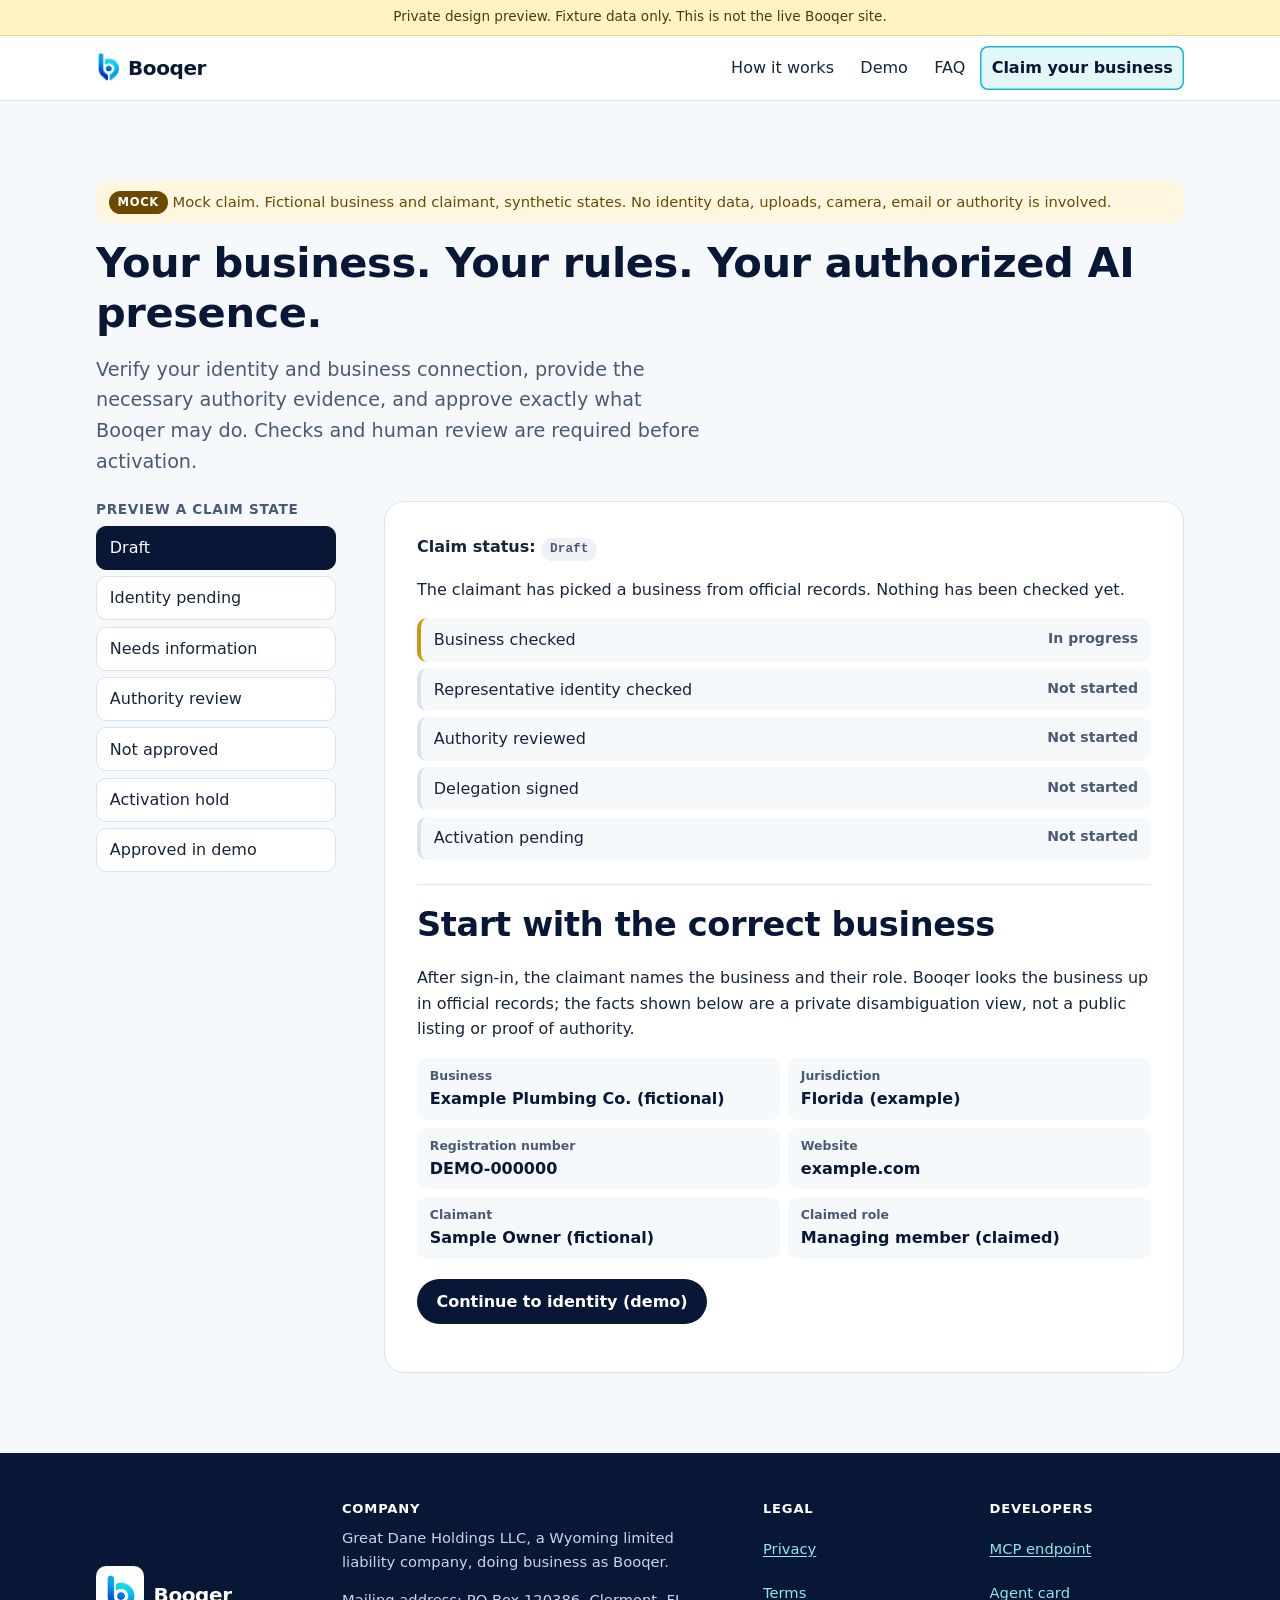
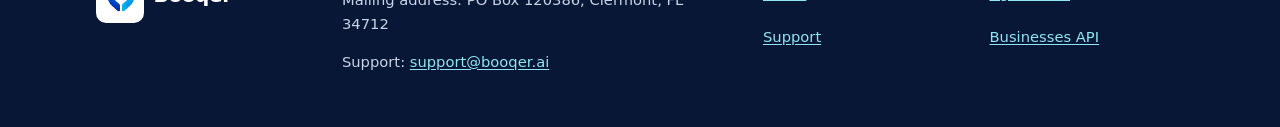
==== claim/index.html @ a50f2f99 "Static mock preview of the Booqer website (noindex)" ====
<!doctype html>
<html lang="en">
<head>
<meta charset="utf-8">
<meta name="viewport" content="width=device-width,initial-scale=1">
<meta name="robots" content="noindex,nofollow">
<meta name="description" content="Verify your identity and business connection, provide the necessary authority evidence, and approve exactly what Booqer may do. Checks and human review are required before activation.">
<title>Claim your business: Draft (preview)</title>
<link rel="stylesheet" href="../website/site.css">
<script src="../website/site.js" defer></script>
</head>
<body>
<a class="skip" href="#main">Skip to content</a>
<div class="preview-banner" role="note">Private design preview. Fixture data only. This is not the live Booqer site.</div>
<header class="site-header">
<div class="wrap header-row">
<a class="brand" href="../index.html"><img class="beacon" src="../website/booqer-beacon-clean.png" width="24" height="31" alt=""><span class="wordmark">Booqer</span></a>
<nav aria-label="Main">
<ul class="nav">
<li><a href="../index.html#how">How it works</a></li>
<li><a href="../index.html#demo">Demo</a></li>
<li><a href="../index.html#faq">FAQ</a></li>
<li><a class="nav-claim" href="../claim/index.html" aria-current="page">Claim your business</a></li>
</ul>
</nav>
</div>
</header>
<main id="main" tabindex="-1"><section class="section claim" data-claim data-claim-current="draft">
<div class="wrap">
<p class="sim-banner" role="note"><span class="tag tag-sim">Mock</span> Mock claim. Fictional business and claimant, synthetic states. No identity data, uploads, camera, email or authority is involved.</p>
<h1>Your business. Your rules. Your authorized AI presence.</h1>
<p class="lede">Verify your identity and business connection, provide the necessary authority evidence, and approve exactly what Booqer may do. Checks and human review are required before activation.</p>
<div class="claim-grid">
<div class="claim-side">
<nav class="state-nav" aria-labelledby="states-title">
<h2 id="states-title" class="small-h">Preview a claim state</h2>
<ul><li><a href="../claim/draft.html" data-claim-state="draft" aria-current="step">Draft</a></li><li><a href="../claim/identity_pending.html" data-claim-state="identity_pending">Identity pending</a></li><li><a href="../claim/needs_information.html" data-claim-state="needs_information">Needs information</a></li><li><a href="../claim/authority_review.html" data-claim-state="authority_review">Authority review</a></li><li><a href="../claim/rejected.html" data-claim-state="rejected">Not approved</a></li><li><a href="../claim/activation_hold.html" data-claim-state="activation_hold">Activation hold</a></li><li><a href="../claim/approved_in_demo.html" data-claim-state="approved_in_demo">Approved in demo</a></li></ul>
<p class="resume js-only" data-claim-resume hidden><a href="../claim/index.html">Resume where you left off</a></p>
</nav>
</div>
<div class="claim-main">
<p class="claim-status">Claim status: <span class="status-pill status-claim-draft">Draft</span></p>
<p>The claimant has picked a business from official records. Nothing has been checked yet.</p>
<ol class="claim-progress" aria-label="Claim checks"><li class="check check-in_progress"><span class="check-label">Business checked</span><span class="check-status">In progress</span></li><li class="check check-not_started"><span class="check-label">Representative identity checked</span><span class="check-status">Not started</span></li><li class="check check-not_started"><span class="check-label">Authority reviewed</span><span class="check-status">Not started</span></li><li class="check check-not_started"><span class="check-label">Delegation signed</span><span class="check-status">Not started</span></li><li class="check check-not_started"><span class="check-label">Activation pending</span><span class="check-status">Not started</span></li></ol>
<div class="claim-panel"><h2>Start with the correct business</h2>
<p>After sign-in, the claimant names the business and their role. Booqer looks the business up in official records; the facts shown below are a private disambiguation view, not a public listing or proof of authority.</p>
<dl class="facts">
<div><dt>Business</dt><dd>Example Plumbing Co. (fictional)</dd></div>
<div><dt>Jurisdiction</dt><dd>Florida (example)</dd></div>
<div><dt>Registration number</dt><dd>DEMO-000000</dd></div>
<div><dt>Website</dt><dd>example.com</dd></div>
<div><dt>Claimant</dt><dd>Sample Owner (fictional)</dd></div>
<div><dt>Claimed role</dt><dd>Managing member (claimed)</dd></div>
</dl>
<p><a class="btn btn-primary" href="../claim/identity_pending.html">Continue to identity (demo)</a></p></div>
</div>
</div>
</div>
</section></main>
<footer class="site-footer">
<div class="wrap footer-grid">
<div class="footer-brand"><span class="beacon-tile"><img class="beacon" src="../website/booqer-beacon-clean.png" width="32" height="41" alt=""></span><span class="wordmark">Booqer</span></div>
<div>
<h2 class="footer-h">Company</h2>
<p>Great Dane Holdings LLC, a Wyoming limited liability company, doing business as Booqer.</p>
<p>Mailing address: PO Box 120386, Clermont, FL 34712</p>
<p>Support: <a href="mailto:support@booqer.ai">support@booqer.ai</a></p>
</div>
<div>
<h2 class="footer-h">Legal</h2>
<ul class="plain">
<li><a href="https://booqer.ai/privacy">Privacy</a></li>
<li><a href="https://booqer.ai/terms">Terms</a></li>
<li><a href="https://booqer.ai/support">Support</a></li>
</ul>
</div>
<div>
<h2 class="footer-h">Developers</h2>
<ul class="plain"><li><a href="https://booqer.ai/mcp">MCP endpoint</a></li><li><a href="https://booqer.ai/.well-known/agent.json">Agent card</a></li><li><a href="https://booqer.ai/v1/businesses">Businesses API</a></li></ul>
</div>
</div>
</footer>
</body>
</html>
---- website/site.css ----
/* Booqer website preview. Navy/cyan tokens from spec §5.1. Mobile first; motion only as progressive enhancement. */
@font-face{font-family:"Inter";src:url("/shop-themes/inter-latin.woff2") format("woff2");font-weight:100 900;font-display:swap}

:root{
  --navy:#081735;--navy-2:#10265a;--cyan:#12bcd4;--cyan-ink:#06788a;--bg:#f5f9fc;--ink:#17253b;--muted:#4a5a72;
  --line:#d9e3ee;--card:#fff;--warn-bg:#fff6e0;--warn-ink:#6b4a00;--bad-bg:#fdecec;--bad-ink:#8a1c1c;--ok-bg:#e3f6f8;--ok-ink:#06606e;
  --radius:14px;--gap:clamp(1rem,3vw,2rem);--wrap:72rem;
  --ease:cubic-bezier(.2,.7,.2,1);--micro:160ms;--enter:500ms;
}
*,*::before,*::after{box-sizing:border-box}
html{-webkit-text-size-adjust:100%}
body{margin:0;font:400 1rem/1.6 "Inter",system-ui,-apple-system,"Segoe UI",sans-serif;color:var(--ink);background:var(--bg);overflow-wrap:break-word}
img{max-width:100%;height:auto}
a{color:var(--cyan-ink);text-underline-offset:.15em}
a:hover{color:var(--navy)}
:focus-visible{outline:3px solid var(--cyan);outline-offset:3px;border-radius:4px}
h1,h2,h3{color:var(--navy);line-height:1.2;letter-spacing:-.01em}
h1{font-size:clamp(2rem,6vw,3.4rem);margin:.2em 0 .4em;font-weight:750}
h2{font-size:clamp(1.5rem,3.6vw,2.1rem);margin:0 0 .6em;font-weight:700}
h3{font-size:1.1rem;margin:0 0 .4em;font-weight:650}
p{margin:0 0 1em}
.wrap{max-width:var(--wrap);margin:0 auto;padding:0 16px}
@media (min-width:768px){.wrap{padding:0 32px}}
.narrow{max-width:46rem}
.skip{position:absolute;left:-999px;top:0;background:var(--navy);color:#fff;padding:.6rem 1rem;z-index:10}
.skip:focus{left:8px;top:8px}
main:focus{outline:none}
.plain{list-style:none;margin:0;padding:0}
.plain li{margin:.3rem 0}

/* Preview banner, header, nav */
.preview-banner{background:#fff3c4;color:#4d3b00;font-size:.85rem;text-align:center;padding:.4rem 16px;border-bottom:1px solid #ecd98a}
.site-header{background:#fff;border-bottom:1px solid var(--line)}
.header-row{display:flex;flex-wrap:wrap;align-items:center;justify-content:space-between;gap:.5rem 1.5rem;min-height:64px;padding-top:.5rem;padding-bottom:.5rem}
.brand{display:inline-flex;align-items:center;gap:.5rem;text-decoration:none;color:var(--navy);min-height:44px}
.brand .beacon{width:24px;height:31px}
.wordmark{font-weight:750;font-size:1.25rem;letter-spacing:-.02em;color:var(--navy)}
.nav{display:flex;flex-wrap:wrap;gap:.25rem;list-style:none;margin:0;padding:0}
.nav a{display:inline-flex;align-items:center;min-height:44px;padding:0 .7rem;text-decoration:none;color:var(--ink);border-radius:8px;transition:background var(--micro) var(--ease)}
.nav a:hover{background:var(--bg)}
.nav a.nav-claim{color:var(--navy);font-weight:600;box-shadow:inset 0 0 0 1.5px var(--cyan)}
.nav a[aria-current]{background:var(--ok-bg)}
@media (max-width:519px){.nav{width:100%;justify-content:space-between}.nav a{padding:0 .45rem;font-size:.92rem}}

/* Buttons */
.btn{display:inline-flex;align-items:center;justify-content:center;gap:.4rem;min-height:44px;padding:.55rem 1.15rem;border-radius:999px;font:inherit;font-weight:600;text-decoration:none;border:1.5px solid transparent;cursor:pointer;transition:background var(--micro) var(--ease),border-color var(--micro) var(--ease),transform var(--micro) var(--ease)}
.btn-primary{background:var(--navy);color:#fff}
.btn-primary:hover{background:var(--navy-2);color:#fff}
.btn-secondary{background:#fff;color:var(--navy);border-color:var(--navy)}
.btn-secondary:hover{background:var(--bg);color:var(--navy)}
.btn-quiet{background:transparent;color:var(--navy);border-color:var(--line);min-height:44px}
.btn-on-navy,.section-navy .btn-on-navy{background:#fff;color:var(--navy)}
.section-navy .btn-on-navy:hover{background:#e3f6f8;color:var(--navy)}
.btn-small{min-height:44px;padding:.35rem .9rem;background:#fff;color:var(--navy);border-color:var(--line);font-size:.92rem}
.btn-small:hover{border-color:var(--cyan)}
.btn[disabled]{cursor:not-allowed;opacity:.75;background:#eef2f6;color:var(--muted);border-color:var(--line)}
.btn:active:not([disabled]){transform:translateY(1px)}
.disabled-tag{font-size:.72rem;font-weight:600;text-transform:uppercase;letter-spacing:.04em;background:#fff;border:1px solid var(--line);border-radius:999px;padding:.05rem .45rem}
.cta-row{display:flex;flex-wrap:wrap;gap:.75rem;margin-top:1.4rem}

/* Tags and status pills */
.tag{display:inline-block;font-size:.72rem;font-weight:700;text-transform:uppercase;letter-spacing:.06em;padding:.15rem .55rem;border-radius:999px;background:var(--navy);color:#fff;vertical-align:.1em}
.tag-sim{background:#6b4a00}
.status-pill{display:inline-block;font:600 .8rem/1.4 ui-monospace,SFMono-Regular,Menlo,monospace;padding:.15rem .55rem;border-radius:999px;background:var(--ok-bg);color:var(--ok-ink);white-space:nowrap}
.status-pending_owner_approval,.status-claim-activation_hold,.status-claim-authority_review,.status-claim-identity_pending{background:var(--warn-bg);color:var(--warn-ink)}
.status-confirmed{background:#ece6ff;color:#3e2a8a}
.status-claim-needs_information{background:var(--warn-bg);color:var(--warn-ink)}
.status-claim-rejected{background:var(--bad-bg);color:var(--bad-ink)}
.status-claim-draft{background:#eef2f6;color:var(--muted)}
.status-claim-approved_in_demo{background:#ece6ff;color:#3e2a8a}

/* Hero */
.hero{background:linear-gradient(180deg,#fff 0%,var(--bg) 100%);padding:clamp(2rem,6vw,4.5rem) 0 clamp(2rem,5vw,4rem)}
.hero-grid{display:grid;gap:2rem;align-items:center}
@media (min-width:960px){.hero-grid{grid-template-columns:1.05fr .95fr;gap:3rem}}
.hero-grid>*,.hero-flow>*,.claim-grid>*{min-width:0}
.eyebrow{display:inline-block;font-weight:600;color:var(--cyan-ink);background:var(--ok-bg);border-radius:999px;padding:.2rem .8rem;font-size:.9rem;margin:0}
.lede{font-size:clamp(1.05rem,2.2vw,1.2rem);color:var(--muted);max-width:38rem}
.hero-visual{margin:0;background:#fff;border:1px solid var(--line);border-radius:22px;padding:1rem;box-shadow:0 18px 40px -24px rgba(8,23,53,.35)}
.visual-label{font-size:.85rem;color:var(--muted);margin-bottom:.75rem}
.hero-flow{display:grid;grid-template-columns:1fr 1fr;grid-template-areas:"req ." "stage stage" ". status";gap:.25rem}
.flow-card{background:var(--bg);border:1px solid var(--line);border-radius:12px;padding:.7rem .85rem;font-size:.9rem}
.flow-card p{margin:0}
.flow-request{grid-area:req}
.flow-status{grid-area:status}
.flow-meta{font-size:.75rem;font-weight:600;text-transform:uppercase;letter-spacing:.05em;color:var(--muted)}
.flow-text{color:var(--navy);font-weight:600;margin-top:.2rem!important}
.flow-sub{font-size:.82rem;color:var(--muted);margin-top:.3rem!important}
.stage{grid-area:stage;position:relative;max-width:420px;width:100%;margin:0 auto;aspect-ratio:360/320}
.stage-svg{position:absolute;inset:0;width:100%;height:100%;overflow:visible}
.ring{fill:none;stroke:var(--line);stroke-width:1.5;stroke-dasharray:3 6}
.orbit{fill:none;stroke:var(--cyan);stroke-width:2.5;stroke-linecap:round;stroke-dasharray:100;stroke-dashoffset:0}
.signal,.signal-end{fill:var(--cyan);stroke:#fff;stroke-width:2}
.signal{opacity:0}
/* The Beacon is shown no larger than its native 207px width (stage max 420px x 28.75%). */
.stage-beacon{position:absolute;left:50%;top:50%;width:28.75%;transform:translate(-50%,-50%);display:block}
.stage-beacon img{display:block;width:100%;height:auto}
.hero-visual [data-hero-replay]{margin-top:.6rem}
/* Motion runs only while JS has started a play, and never under reduced motion. */
.hero-visual.is-playing .orbit{animation:draw 2.4s linear both}
.hero-visual.is-playing .signal{opacity:1}
.hero-visual.is-playing .signal-end{opacity:0}
.hero-visual.is-playing .flow-status{animation:rise var(--enter) var(--ease) 2.2s both}
.hero-visual.is-playing .flow-request{animation:rise var(--enter) var(--ease) both}
.is-tab-hidden *{animation-play-state:paused!important}
@keyframes draw{from{stroke-dashoffset:100}to{stroke-dashoffset:0}}
@keyframes rise{from{opacity:0;transform:translateY(8px)}to{opacity:1;transform:none}}

/* Sections and cards */
.section{padding:clamp(2.5rem,7vw,5rem) 0}
.section-tint{background:#fff;border-top:1px solid var(--line);border-bottom:1px solid var(--line)}
.section-navy{background:var(--navy);color:#e8eef8}
.section-navy h2{color:#fff}
.section-navy a{color:#8fe6f2}
.cards{display:grid;gap:var(--gap);list-style:none;margin:0;padding:0}
@media (min-width:768px){.cards-3{grid-template-columns:repeat(3,1fr)}.cards-4{grid-template-columns:repeat(2,1fr)}}
@media (min-width:1100px){.cards-4{grid-template-columns:repeat(4,1fr)}}
.card{background:var(--card);border:1px solid var(--line);border-radius:var(--radius);padding:1.3rem 1.3rem 1rem}
.section-tint .card{background:var(--bg)}
.numbered{counter-reset:n}
.numbered .card{counter-increment:n;position:relative;padding-top:3.2rem}
.numbered .card::before{content:counter(n);position:absolute;top:1.1rem;left:1.3rem;width:1.8rem;height:1.8rem;border-radius:50%;background:var(--navy);color:#fff;display:grid;place-items:center;font-weight:700;font-size:.9rem}
.split{display:grid;gap:2.5rem}
@media (min-width:900px){.split{grid-template-columns:1fr 1fr;gap:4rem}}
.checks,.crosses{padding:0;margin:0 0 1em;list-style:none}
.checks li,.crosses li{position:relative;padding-left:1.6rem;margin:.45rem 0}
.checks li::before{content:"";position:absolute;left:.2rem;top:.55em;width:.7rem;height:.38rem;border-left:2.5px solid var(--cyan-ink);border-bottom:2.5px solid var(--cyan-ink);transform:rotate(-45deg)}
.crosses li::before{content:"\00d7";position:absolute;left:.25rem;top:-.05em;font-weight:700;color:var(--bad-ink)}
/* One-time reveal, added by JS only for cards below the fold. Without JS or with reduced motion, cards are simply visible. */
.reveal.will-reveal{opacity:0;transform:translateY(12px)}
.reveal.revealed{opacity:1;transform:none;transition:opacity var(--enter) var(--ease),transform var(--enter) var(--ease)}

/* Demo */
.demo{background:#fff;border:1px solid var(--line);border-radius:20px;padding:clamp(1rem,3vw,1.75rem)}
.sim-banner{background:var(--warn-bg);color:var(--warn-ink);border-radius:10px;padding:.6rem .8rem;font-size:.92rem}
.tabs{display:flex;gap:.5rem;margin:1rem 0;flex-wrap:wrap}
.tabs [role=tab]{min-height:44px;padding:.4rem 1.1rem;border-radius:999px;border:1.5px solid var(--line);background:#fff;color:var(--navy);font:inherit;font-weight:600;cursor:pointer;transition:background var(--micro) var(--ease),border-color var(--micro) var(--ease)}
.tabs [role=tab][aria-selected=true]{background:var(--navy);border-color:var(--navy);color:#fff}
.scenario+.scenario{margin-top:2rem}
.has-js .scenario+.scenario{margin-top:0}
.scenario-title{margin-top:1rem}
.scenario-business{display:block;font-size:.85rem;font-weight:500;color:var(--muted)}
.journey{list-style:none;margin:0;padding:0;display:grid;gap:.6rem}
.journey-step{border:1px solid var(--line);border-left:4px solid var(--line);border-radius:10px;padding:.65rem .9rem;background:var(--bg);transition:opacity var(--micro) var(--ease),border-color var(--micro) var(--ease),background var(--micro) var(--ease)}
.journey-step p{margin:0}
.step-kind{font-size:.75rem;font-weight:700;text-transform:uppercase;letter-spacing:.05em;color:var(--muted);display:flex;flex-wrap:wrap;gap:.4rem;align-items:center}
.step-actor{font-size:.85rem;color:var(--muted)}
.step-text{color:var(--ink)}
.kind-question .step-text{font-weight:600;color:var(--navy)}
.kind-boundary{border-left-color:var(--bad-ink)}
.kind-simulated{border-style:dashed}
/* With JS: upcoming steps are dimmed, not hidden, so the full transcript stays readable. */
.journey.is-stepping .journey-step{opacity:.45}
.journey.is-stepping .journey-step.is-done{opacity:1}
.journey.is-stepping .journey-step.is-current{opacity:1;border-left-color:var(--cyan);background:#fff;box-shadow:0 6px 18px -12px rgba(8,23,53,.4)}
.journey-controls{display:flex;flex-wrap:wrap;gap:.5rem;align-items:center;margin-top:1rem}
.step-count{font-size:.88rem;color:var(--muted);margin-left:.25rem}

/* Pilot, FAQ */
.pilot{max-width:46rem}
.pilot-line{font-size:1.2rem;color:#fff;font-weight:600}
.pilot-note{font-size:.95rem}
.faq{border-bottom:1px solid var(--line)}
.faq summary{cursor:pointer;min-height:44px;display:flex;align-items:center;padding:.6rem 0;font-weight:600;color:var(--navy)}
.faq p{color:var(--muted)}

/* Claim */
.claim h1{font-size:clamp(1.8rem,5vw,2.6rem)}
.claim-grid{display:grid;gap:2rem;margin-top:1.5rem}
@media (min-width:900px){.claim-grid{grid-template-columns:15rem 1fr;gap:3rem}}
.small-h{font-size:.85rem;text-transform:uppercase;letter-spacing:.05em;color:var(--muted)}
.state-nav ul{list-style:none;margin:0;padding:0;display:flex;flex-wrap:wrap;gap:.4rem}
@media (min-width:900px){.state-nav ul{flex-direction:column}}
.state-nav a{display:flex;align-items:center;min-height:44px;padding:0 .8rem;border:1px solid var(--line);border-radius:10px;background:#fff;text-decoration:none;color:var(--ink)}
.state-nav a[aria-current]{border-color:var(--navy);background:var(--navy);color:#fff}
.resume{margin-top:.8rem}
.claim-main{background:#fff;border:1px solid var(--line);border-radius:20px;padding:clamp(1rem,3vw,2rem)}
.claim-status{font-weight:600}
.claim-progress{list-style:none;margin:1rem 0 1.5rem;padding:0;display:grid;gap:.4rem}
.check{display:flex;flex-wrap:wrap;justify-content:space-between;gap:.25rem 1rem;padding:.55rem .8rem;border-radius:10px;background:var(--bg);border-left:4px solid var(--line)}
.check-status{font-size:.88rem;font-weight:600;color:var(--muted)}
.check-passed_in_demo{border-left-color:var(--cyan-ink)}
.check-passed_in_demo .check-status{color:var(--ok-ink)}
.check-in_progress,.check-waiting,.check-needs_information{border-left-color:#c99a10}
.check-needs_information .check-status,.check-waiting .check-status{color:var(--warn-ink)}
.check-failed{border-left-color:var(--bad-ink)}
.check-failed .check-status{color:var(--bad-ink)}
.claim-panel{border-top:1px solid var(--line);padding-top:1.25rem}
.facts{display:grid;gap:.5rem;margin:0 0 1.25rem}
@media (min-width:600px){.facts{grid-template-columns:1fr 1fr}}
.facts div{background:var(--bg);border-radius:10px;padding:.5rem .8rem}
.facts dt{font-size:.78rem;color:var(--muted);font-weight:600}
.facts dd{margin:0;font-weight:600;color:var(--navy)}
.option-row{display:flex;flex-wrap:wrap;gap:.6rem;margin:.5rem 0 1rem}
.note{font-size:.9rem;color:var(--muted);background:var(--bg);border-radius:10px;padding:.6rem .8rem}
.reviewer-note{background:var(--warn-bg);color:var(--warn-ink);border-radius:10px;padding:.6rem .8rem}
.synthetic-flag{font-weight:800;letter-spacing:.02em;color:#3e2a8a;background:#ece6ff;border:2px dashed #3e2a8a;border-radius:12px;padding:.8rem 1rem}

/* Footer */
.site-footer{background:var(--navy);color:#c9d4e6;padding:3rem 0 2.5rem;font-size:.92rem}
.site-footer a{color:#8fe6f2}
.footer-grid{display:grid;gap:2rem}
@media (min-width:768px){.footer-grid{grid-template-columns:1.1fr 2fr 1fr 1fr}}
.footer-brand{display:flex;align-items:center;gap:.6rem}
.footer-brand .wordmark{color:#fff}
/* Approved light container so the navy part of the Beacon stays visible on navy (spec §5.4). */
.beacon-tile{display:inline-grid;place-items:center;background:#fff;border-radius:10px;padding:8px}
.beacon-tile .beacon{width:32px;height:41px}
.footer-h{color:#fff;font-size:.82rem;text-transform:uppercase;letter-spacing:.06em;margin-bottom:.6rem}
.site-footer li{margin:0}
.site-footer li a{display:inline-flex;align-items:center;min-height:44px}

/* JS-only controls stay out of the no-JS page. */
.js-only{display:none!important}
.has-js .js-only{display:flex!important}
.has-js .btn.js-only{display:inline-flex!important}
.has-js .resume.js-only[hidden]{display:none!important}

@media (prefers-reduced-motion:reduce){
  *,*::before,*::after{animation:none!important;transition:none!important;scroll-behavior:auto!important}
  .signal{opacity:0!important}
  .signal-end{opacity:1!important}
  .reveal.will-reveal{opacity:1;transform:none}
}
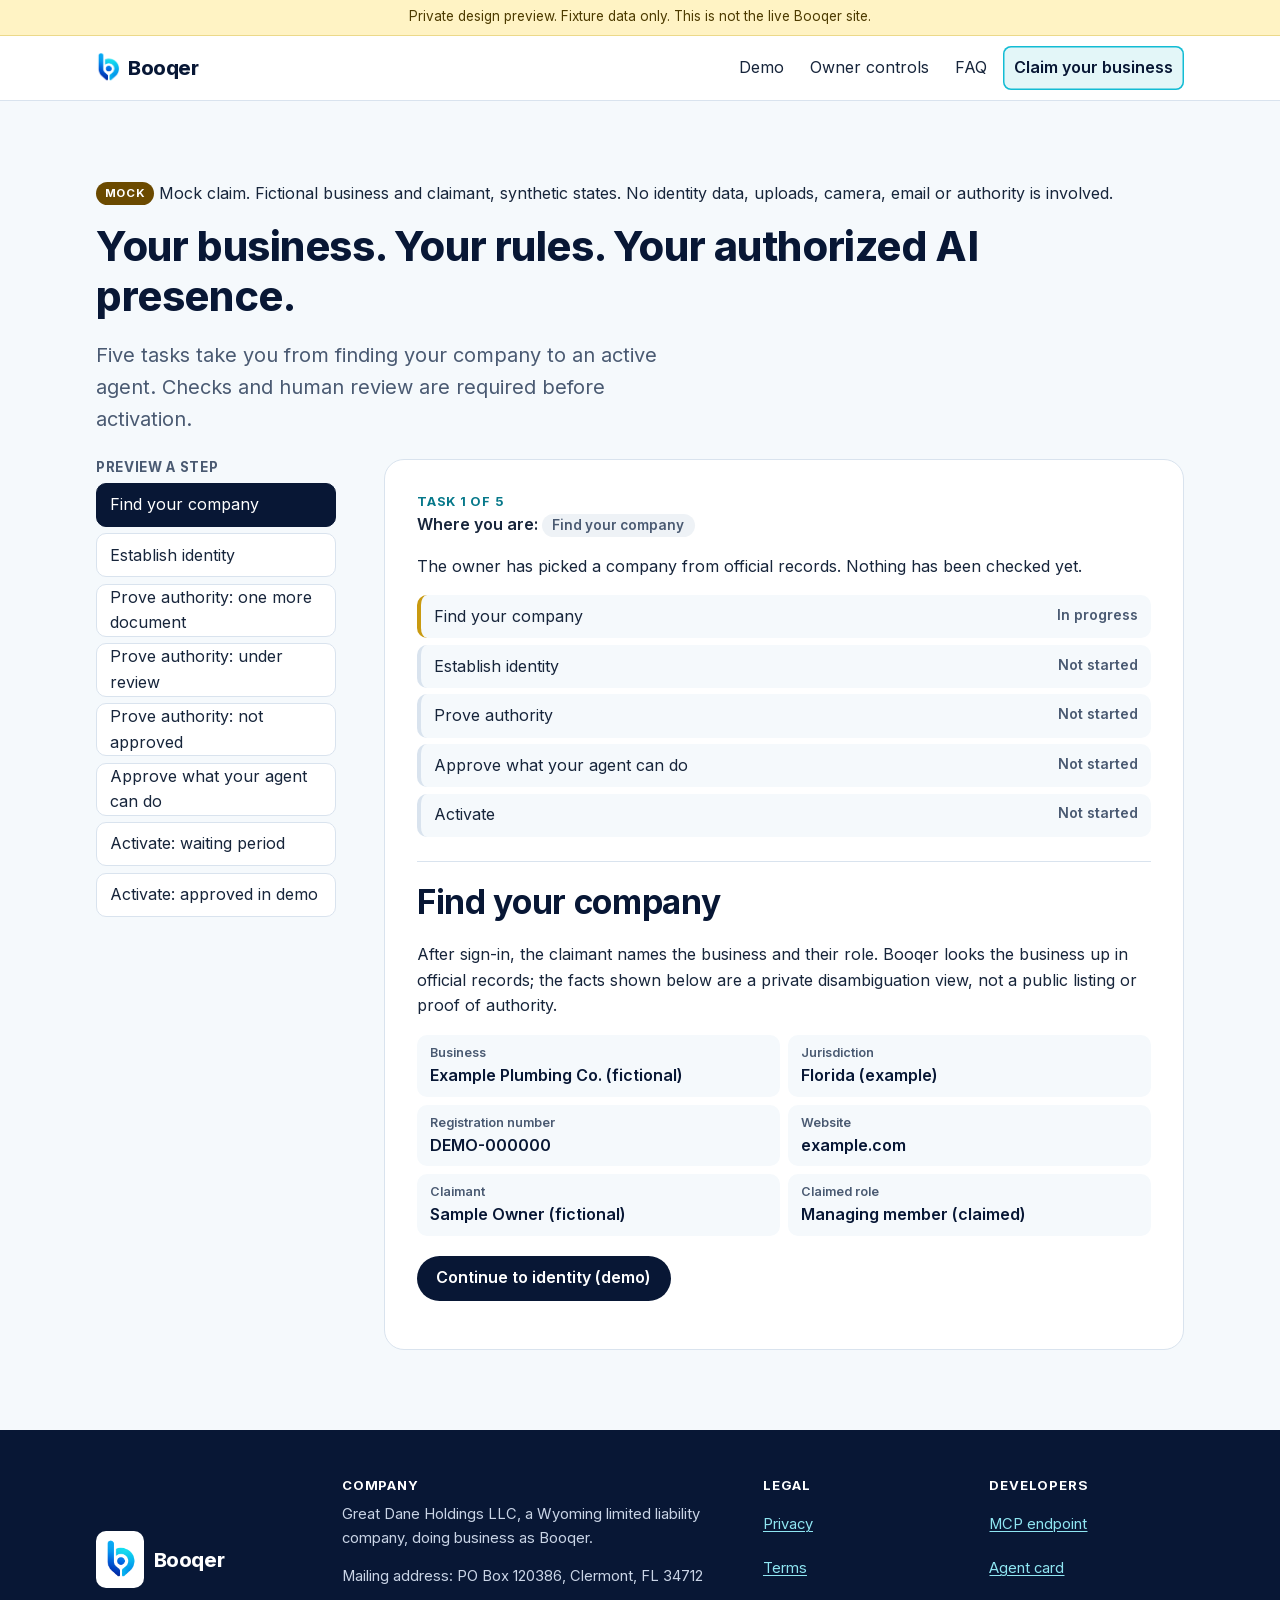
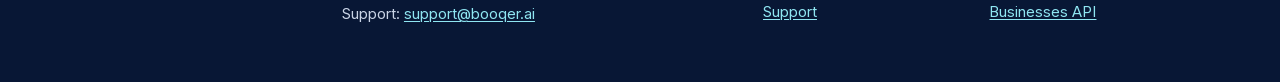
==== commit 7c72e3b5: "Website v2 static preview (S-57)" ====
--- a/claim/index.html
+++ b/claim/index.html
@@ -4,8 +4,8 @@
 <meta charset="utf-8">
 <meta name="viewport" content="width=device-width,initial-scale=1">
 <meta name="robots" content="noindex,nofollow">
-<meta name="description" content="Verify your identity and business connection, provide the necessary authority evidence, and approve exactly what Booqer may do. Checks and human review are required before activation.">
-<title>Claim your business: Draft (preview)</title>
+<meta name="description" content="Five tasks take you from finding your company to an active agent. Checks and human review are required before activation.">
+<title>Claim your business: Find your company (preview)</title>
 <link rel="stylesheet" href="../website/site.css">
 <script src="../website/site.js" defer></script>
 </head>
@@ -17,8 +17,8 @@
 <a class="brand" href="../index.html"><img class="beacon" src="../website/booqer-beacon-clean.png" width="24" height="31" alt=""><span class="wordmark">Booqer</span></a>
 <nav aria-label="Main">
 <ul class="nav">
-<li><a href="../index.html#how">How it works</a></li>
 <li><a href="../index.html#demo">Demo</a></li>
+<li><a href="../index.html#controls">Owner controls</a></li>
 <li><a href="../index.html#faq">FAQ</a></li>
 <li><a class="nav-claim" href="../claim/index.html" aria-current="page">Claim your business</a></li>
 </ul>
@@ -29,20 +29,21 @@
 <div class="wrap">
 <p class="sim-banner" role="note"><span class="tag tag-sim">Mock</span> Mock claim. Fictional business and claimant, synthetic states. No identity data, uploads, camera, email or authority is involved.</p>
 <h1>Your business. Your rules. Your authorized AI presence.</h1>
-<p class="lede">Verify your identity and business connection, provide the necessary authority evidence, and approve exactly what Booqer may do. Checks and human review are required before activation.</p>
+<p class="lede">Five tasks take you from finding your company to an active agent. Checks and human review are required before activation.</p>
 <div class="claim-grid">
 <div class="claim-side">
 <nav class="state-nav" aria-labelledby="states-title">
-<h2 id="states-title" class="small-h">Preview a claim state</h2>
-<ul><li><a href="../claim/draft.html" data-claim-state="draft" aria-current="step">Draft</a></li><li><a href="../claim/identity_pending.html" data-claim-state="identity_pending">Identity pending</a></li><li><a href="../claim/needs_information.html" data-claim-state="needs_information">Needs information</a></li><li><a href="../claim/authority_review.html" data-claim-state="authority_review">Authority review</a></li><li><a href="../claim/rejected.html" data-claim-state="rejected">Not approved</a></li><li><a href="../claim/activation_hold.html" data-claim-state="activation_hold">Activation hold</a></li><li><a href="../claim/approved_in_demo.html" data-claim-state="approved_in_demo">Approved in demo</a></li></ul>
+<h2 id="states-title" class="small-h">Preview a step</h2>
+<ul><li><a href="../claim/draft.html" data-claim-state="draft" aria-current="step">Find your company</a></li><li><a href="../claim/identity_pending.html" data-claim-state="identity_pending">Establish identity</a></li><li><a href="../claim/needs_information.html" data-claim-state="needs_information">Prove authority: one more document</a></li><li><a href="../claim/authority_review.html" data-claim-state="authority_review">Prove authority: under review</a></li><li><a href="../claim/rejected.html" data-claim-state="rejected">Prove authority: not approved</a></li><li><a href="../claim/scope_approval.html" data-claim-state="scope_approval">Approve what your agent can do</a></li><li><a href="../claim/activation_hold.html" data-claim-state="activation_hold">Activate: waiting period</a></li><li><a href="../claim/approved_in_demo.html" data-claim-state="approved_in_demo">Activate: approved in demo</a></li></ul>
 <p class="resume js-only" data-claim-resume hidden><a href="../claim/index.html">Resume where you left off</a></p>
 </nav>
 </div>
 <div class="claim-main">
-<p class="claim-status">Claim status: <span class="status-pill status-claim-draft">Draft</span></p>
-<p>The claimant has picked a business from official records. Nothing has been checked yet.</p>
-<ol class="claim-progress" aria-label="Claim checks"><li class="check check-in_progress"><span class="check-label">Business checked</span><span class="check-status">In progress</span></li><li class="check check-not_started"><span class="check-label">Representative identity checked</span><span class="check-status">Not started</span></li><li class="check check-not_started"><span class="check-label">Authority reviewed</span><span class="check-status">Not started</span></li><li class="check check-not_started"><span class="check-label">Delegation signed</span><span class="check-status">Not started</span></li><li class="check check-not_started"><span class="check-label">Activation pending</span><span class="check-status">Not started</span></li></ol>
-<div class="claim-panel"><h2>Start with the correct business</h2>
+<p class="task-kicker">Task 1 of 5</p>
+<p class="claim-status">Where you are: <span class="status-pill status-claim-draft">Find your company</span></p>
+<p>The owner has picked a company from official records. Nothing has been checked yet.</p>
+<ol class="claim-progress" aria-label="Owner tasks"><li class="check check-in_progress"><span class="check-label">Find your company</span><span class="check-status">In progress</span></li><li class="check check-not_started"><span class="check-label">Establish identity</span><span class="check-status">Not started</span></li><li class="check check-not_started"><span class="check-label">Prove authority</span><span class="check-status">Not started</span></li><li class="check check-not_started"><span class="check-label">Approve what your agent can do</span><span class="check-status">Not started</span></li><li class="check check-not_started"><span class="check-label">Activate</span><span class="check-status">Not started</span></li></ol>
+<div class="claim-panel"><h2>Find your company</h2>
 <p>After sign-in, the claimant names the business and their role. Booqer looks the business up in official records; the facts shown below are a private disambiguation view, not a public listing or proof of authority.</p>
 <dl class="facts">
 <div><dt>Business</dt><dd>Example Plumbing Co. (fictional)</dd></div>
--- a/website/site.css
+++ b/website/site.css
@@ -1,5 +1,5 @@
 /* Booqer website preview. Navy/cyan tokens from spec §5.1. Mobile first; motion only as progressive enhancement. */
-@font-face{font-family:"Inter";src:url("/shop-themes/inter-latin.woff2") format("woff2");font-weight:100 900;font-display:swap}
+@font-face{font-family:"Inter";src:url("inter-latin.woff2") format("woff2");font-weight:100 900;font-display:swap}
 
 :root{
   --navy:#081735;--navy-2:#10265a;--cyan:#12bcd4;--cyan-ink:#06788a;--bg:#f5f9fc;--ink:#17253b;--muted:#4a5a72;
@@ -61,49 +61,43 @@
 /* Tags and status pills */
 .tag{display:inline-block;font-size:.72rem;font-weight:700;text-transform:uppercase;letter-spacing:.06em;padding:.15rem .55rem;border-radius:999px;background:var(--navy);color:#fff;vertical-align:.1em}
 .tag-sim{background:#6b4a00}
-.status-pill{display:inline-block;font:600 .8rem/1.4 ui-monospace,SFMono-Regular,Menlo,monospace;padding:.15rem .55rem;border-radius:999px;background:var(--ok-bg);color:var(--ok-ink);white-space:nowrap}
-.status-pending_owner_approval,.status-claim-activation_hold,.status-claim-authority_review,.status-claim-identity_pending{background:var(--warn-bg);color:var(--warn-ink)}
+.status-pill{display:inline-block;font:600 .85rem/1.4 "Inter",system-ui,sans-serif;padding:.15rem .65rem;border-radius:999px;background:var(--ok-bg);color:var(--ok-ink)}
+.status-pending_owner_approval,.status-claim-activation_hold,.status-claim-authority_review,.status-claim-identity_pending,.status-claim-scope_approval{background:var(--warn-bg);color:var(--warn-ink)}
 .status-confirmed{background:#ece6ff;color:#3e2a8a}
 .status-claim-needs_information{background:var(--warn-bg);color:var(--warn-ink)}
 .status-claim-rejected{background:var(--bad-bg);color:var(--bad-ink)}
 .status-claim-draft{background:#eef2f6;color:var(--muted)}
 .status-claim-approved_in_demo{background:#ece6ff;color:#3e2a8a}
 
-/* Hero */
-.hero{background:linear-gradient(180deg,#fff 0%,var(--bg) 100%);padding:clamp(2rem,6vw,4.5rem) 0 clamp(2rem,5vw,4rem)}
-.hero-grid{display:grid;gap:2rem;align-items:center}
-@media (min-width:960px){.hero-grid{grid-template-columns:1.05fr .95fr;gap:3rem}}
-.hero-grid>*,.hero-flow>*,.claim-grid>*{min-width:0}
+/* Hero: an AI-infrastructure feel. Navy field, large display type, a light stage so the navy Beacon stays visible. */
+.hero{position:relative;overflow:hidden;color:#dbe6f7;padding:clamp(2.5rem,7vw,5.5rem) 0 clamp(2.5rem,6vw,5rem);background:radial-gradient(60rem 30rem at 85% 10%,rgba(18,188,212,.22),transparent 60%),linear-gradient(180deg,var(--navy) 0%,#0b1f4a 100%)}
+.hero::before{content:"";position:absolute;inset:0;background-image:linear-gradient(rgba(255,255,255,.05) 1px,transparent 1px),linear-gradient(90deg,rgba(255,255,255,.05) 1px,transparent 1px);background-size:44px 44px;mask-image:linear-gradient(180deg,#000,transparent 85%);-webkit-mask-image:linear-gradient(180deg,#000,transparent 85%);pointer-events:none}
+.hero-grid{position:relative;display:grid;gap:2.5rem;align-items:center}
+@media (min-width:960px){.hero-grid{grid-template-columns:1fr 1fr;gap:3rem}}
+.hero-grid>*,.claim-grid>*{min-width:0}
+.hero h1{color:#fff;font-size:clamp(2.4rem,7.2vw,4.7rem);line-height:1.02;font-weight:850;letter-spacing:-.045em;margin:.35em 0 .35em}
 .eyebrow{display:inline-block;font-weight:600;color:var(--cyan-ink);background:var(--ok-bg);border-radius:999px;padding:.2rem .8rem;font-size:.9rem;margin:0}
-.lede{font-size:clamp(1.05rem,2.2vw,1.2rem);color:var(--muted);max-width:38rem}
-.hero-visual{margin:0;background:#fff;border:1px solid var(--line);border-radius:22px;padding:1rem;box-shadow:0 18px 40px -24px rgba(8,23,53,.35)}
-.visual-label{font-size:.85rem;color:var(--muted);margin-bottom:.75rem}
-.hero-flow{display:grid;grid-template-columns:1fr 1fr;grid-template-areas:"req ." "stage stage" ". status";gap:.25rem}
-.flow-card{background:var(--bg);border:1px solid var(--line);border-radius:12px;padding:.7rem .85rem;font-size:.9rem}
-.flow-card p{margin:0}
-.flow-request{grid-area:req}
-.flow-status{grid-area:status}
-.flow-meta{font-size:.75rem;font-weight:600;text-transform:uppercase;letter-spacing:.05em;color:var(--muted)}
-.flow-text{color:var(--navy);font-weight:600;margin-top:.2rem!important}
-.flow-sub{font-size:.82rem;color:var(--muted);margin-top:.3rem!important}
-.stage{grid-area:stage;position:relative;max-width:420px;width:100%;margin:0 auto;aspect-ratio:360/320}
+.hero .eyebrow{background:rgba(18,188,212,.16);color:#8fe6f2;letter-spacing:.04em;text-transform:uppercase;font-size:.78rem;font-weight:700}
+.lede{font-size:clamp(1.05rem,2.2vw,1.25rem);color:var(--muted);max-width:38rem}
+.hero .lede{color:#c9d4e6}
+.hero-line{font-size:clamp(1.1rem,2.4vw,1.4rem);font-weight:750;letter-spacing:-.02em;color:#8fe6f2;margin:0}
+.hero .btn-primary{background:var(--cyan);color:var(--navy)}
+.hero .btn-primary:hover{background:#5fd7e8;color:var(--navy)}
+.hero .btn-secondary{background:transparent;color:#fff;border-color:rgba(255,255,255,.55)}
+.hero .btn-secondary:hover{background:rgba(255,255,255,.1);color:#fff}
+.hero-visual{margin:0;background:#fff;border-radius:26px;padding:1rem;box-shadow:0 30px 60px -28px rgba(0,0,0,.6)}
+.visual-label{font-size:.82rem;color:var(--muted);margin-top:.5rem}
+.stage{position:relative;max-width:560px;width:100%;margin:0 auto;aspect-ratio:560/440;background:radial-gradient(circle at 50% 50%,#e3f6f8,#fff 70%);border-radius:18px}
 .stage-svg{position:absolute;inset:0;width:100%;height:100%;overflow:visible}
-.ring{fill:none;stroke:var(--line);stroke-width:1.5;stroke-dasharray:3 6}
-.orbit{fill:none;stroke:var(--cyan);stroke-width:2.5;stroke-linecap:round;stroke-dasharray:100;stroke-dashoffset:0}
-.signal,.signal-end{fill:var(--cyan);stroke:#fff;stroke-width:2}
-.signal{opacity:0}
-/* The Beacon is shown no larger than its native 207px width (stage max 420px x 28.75%). */
-.stage-beacon{position:absolute;left:50%;top:50%;width:28.75%;transform:translate(-50%,-50%);display:block}
+.ring{fill:none;stroke:var(--line);stroke-width:1.5;stroke-dasharray:3 7}
+.ring-outer{stroke-dasharray:2 10}
+.comm-path{fill:none;stroke:var(--cyan);stroke-width:2.5;stroke-linecap:round;stroke-dasharray:7 11;animation:flow 1.6s linear infinite}
+.node{fill:var(--navy);stroke:var(--cyan);stroke-width:3}
+/* The Beacon is never shown larger than its native 207px width: 36.9% of the 560px stage maximum. */
+.stage-beacon{position:absolute;left:50%;top:50%;width:36.9%;max-width:207px;transform:translate(-50%,-50%);display:block}
 .stage-beacon img{display:block;width:100%;height:auto}
-.hero-visual [data-hero-replay]{margin-top:.6rem}
-/* Motion runs only while JS has started a play, and never under reduced motion. */
-.hero-visual.is-playing .orbit{animation:draw 2.4s linear both}
-.hero-visual.is-playing .signal{opacity:1}
-.hero-visual.is-playing .signal-end{opacity:0}
-.hero-visual.is-playing .flow-status{animation:rise var(--enter) var(--ease) 2.2s both}
-.hero-visual.is-playing .flow-request{animation:rise var(--enter) var(--ease) both}
 .is-tab-hidden *{animation-play-state:paused!important}
-@keyframes draw{from{stroke-dashoffset:100}to{stroke-dashoffset:0}}
+@keyframes flow{to{stroke-dashoffset:-18}}
 @keyframes rise{from{opacity:0;transform:translateY(8px)}to{opacity:1;transform:none}}
 
 /* Sections and cards */
@@ -130,31 +124,41 @@
 .reveal.will-reveal{opacity:0;transform:translateY(12px)}
 .reveal.revealed{opacity:1;transform:none;transition:opacity var(--enter) var(--ease),transform var(--enter) var(--ease)}
 
-/* Demo */
-.demo{background:#fff;border:1px solid var(--line);border-radius:20px;padding:clamp(1rem,3vw,1.75rem)}
-.sim-banner{background:var(--warn-bg);color:var(--warn-ink);border-radius:10px;padding:.6rem .8rem;font-size:.92rem}
-.tabs{display:flex;gap:.5rem;margin:1rem 0;flex-wrap:wrap}
-.tabs [role=tab]{min-height:44px;padding:.4rem 1.1rem;border-radius:999px;border:1.5px solid var(--line);background:#fff;color:var(--navy);font:inherit;font-weight:600;cursor:pointer;transition:background var(--micro) var(--ease),border-color var(--micro) var(--ease)}
-.tabs [role=tab][aria-selected=true]{background:var(--navy);border-color:var(--navy);color:#fff}
-.scenario+.scenario{margin-top:2rem}
-.has-js .scenario+.scenario{margin-top:0}
-.scenario-title{margin-top:1rem}
-.scenario-business{display:block;font-size:.85rem;font-weight:500;color:var(--muted)}
-.journey{list-style:none;margin:0;padding:0;display:grid;gap:.6rem}
-.journey-step{border:1px solid var(--line);border-left:4px solid var(--line);border-radius:10px;padding:.65rem .9rem;background:var(--bg);transition:opacity var(--micro) var(--ease),border-color var(--micro) var(--ease),background var(--micro) var(--ease)}
-.journey-step p{margin:0}
-.step-kind{font-size:.75rem;font-weight:700;text-transform:uppercase;letter-spacing:.05em;color:var(--muted);display:flex;flex-wrap:wrap;gap:.4rem;align-items:center}
-.step-actor{font-size:.85rem;color:var(--muted)}
-.step-text{color:var(--ink)}
-.kind-question .step-text{font-weight:600;color:var(--navy)}
-.kind-boundary{border-left-color:var(--bad-ink)}
-.kind-simulated{border-style:dashed}
-/* With JS: upcoming steps are dimmed, not hidden, so the full transcript stays readable. */
-.journey.is-stepping .journey-step{opacity:.45}
-.journey.is-stepping .journey-step.is-done{opacity:1}
-.journey.is-stepping .journey-step.is-current{opacity:1;border-left-color:var(--cyan);background:#fff;box-shadow:0 6px 18px -12px rgba(8,23,53,.4)}
-.journey-controls{display:flex;flex-wrap:wrap;gap:.5rem;align-items:center;margin-top:1rem}
+/* Demo: a chat window. Every message is in the HTML; JS hides then reveals them only while a play runs. */
+.section-demo{background:linear-gradient(180deg,var(--bg),#fff)}
+.section-intro{font-size:1.1rem;color:var(--muted);max-width:40rem}
+.chat-window{background:#fff;border:1px solid var(--line);border-radius:22px;max-width:46rem;margin:1.5rem auto 0;box-shadow:0 24px 48px -30px rgba(8,23,53,.45);overflow:hidden}
+.chat-bar{position:sticky;top:0;z-index:2;display:flex;flex-wrap:wrap;align-items:center;gap:.4rem .8rem;padding:.7rem 1rem;background:var(--warn-bg);color:var(--warn-ink);border-bottom:1px solid #ecd98a;font-size:.88rem}
+.chat{list-style:none;margin:0;padding:1.25rem 1rem;display:grid;gap:.8rem}
+.chat-item{max-width:88%;border-radius:18px;padding:.7rem 1rem}
+.chat-item p{margin:0}
+.chat-actor,.chat-label{font-size:.74rem;font-weight:700;text-transform:uppercase;letter-spacing:.05em}
+.chat-customer{justify-self:start;background:#eef2f6;border-bottom-left-radius:4px}
+.chat-customer .chat-actor{color:var(--muted)}
+.chat-agent{justify-self:end;background:var(--navy);color:#fff;border-bottom-right-radius:4px}
+.chat-agent .chat-actor{color:#8fe6f2}
+.chat-system{justify-self:center;max-width:94%;background:#fff;border:1.5px dashed var(--cyan);text-align:center}
+.chat-system .chat-label{color:var(--cyan-ink)}
+.chat-result{justify-self:center;max-width:94%;background:var(--ok-bg);border:1.5px solid var(--cyan-ink);text-align:center}
+.chat-result .chat-label{font-size:.95rem;color:var(--ok-ink)}
+.chat-text{margin-top:.15rem!important}
+.chat-typing{display:flex;gap:5px;align-items:center;padding:.9rem 1rem}
+.chat-typing.chat-agent{background:var(--navy)}
+.chat-typing span{width:8px;height:8px;border-radius:50%;background:var(--muted);animation:blink 1s ease-in-out infinite}
+.chat-typing.chat-agent span{background:#8fe6f2}
+.chat-typing span:nth-child(2){animation-delay:.15s}
+.chat-typing span:nth-child(3){animation-delay:.3s}
+@keyframes blink{0%,80%,100%{opacity:.3}40%{opacity:1}}
+/* While playing, unrevealed messages keep their space (no layout jump) but are invisible. */
+.chat.is-playing .chat-item:not(.is-shown){opacity:0;transform:translateY(8px)}
+.chat.is-playing .chat-item.is-shown{opacity:1;transform:none;transition:opacity var(--enter) var(--ease),transform var(--enter) var(--ease)}
+.chat-controls{display:flex;flex-wrap:wrap;gap:.5rem;align-items:center;padding:0 1rem 1rem}
 .step-count{font-size:.88rem;color:var(--muted);margin-left:.25rem}
+
+/* Evidence slot: a placeholder only. */
+.evidence-card{border:2px dashed var(--cyan-ink);border-radius:22px;background:#fff;padding:clamp(1.25rem,4vw,2.25rem);text-align:center}
+.evidence-card h2{font-size:clamp(1.25rem,3vw,1.7rem)}
+.evidence-status{margin:0 0 .8rem}
 
 /* Pilot, FAQ */
 .pilot{max-width:46rem}
@@ -175,6 +179,7 @@
 .state-nav a[aria-current]{border-color:var(--navy);background:var(--navy);color:#fff}
 .resume{margin-top:.8rem}
 .claim-main{background:#fff;border:1px solid var(--line);border-radius:20px;padding:clamp(1rem,3vw,2rem)}
+.task-kicker{margin:0;font-size:.8rem;font-weight:700;text-transform:uppercase;letter-spacing:.06em;color:var(--cyan-ink)}
 .claim-status{font-weight:600}
 .claim-progress{list-style:none;margin:1rem 0 1.5rem;padding:0;display:grid;gap:.4rem}
 .check{display:flex;flex-wrap:wrap;justify-content:space-between;gap:.25rem 1rem;padding:.55rem .8rem;border-radius:10px;background:var(--bg);border-left:4px solid var(--line)}
@@ -214,11 +219,10 @@
 .js-only{display:none!important}
 .has-js .js-only{display:flex!important}
 .has-js .btn.js-only{display:inline-flex!important}
-.has-js .resume.js-only[hidden]{display:none!important}
+.has-js .resume.js-only[hidden],.has-js .js-only[hidden]{display:none!important}
 
 @media (prefers-reduced-motion:reduce){
   *,*::before,*::after{animation:none!important;transition:none!important;scroll-behavior:auto!important}
-  .signal{opacity:0!important}
-  .signal-end{opacity:1!important}
+  .chat.is-playing .chat-item:not(.is-shown){opacity:1;transform:none}
   .reveal.will-reveal{opacity:1;transform:none}
 }
